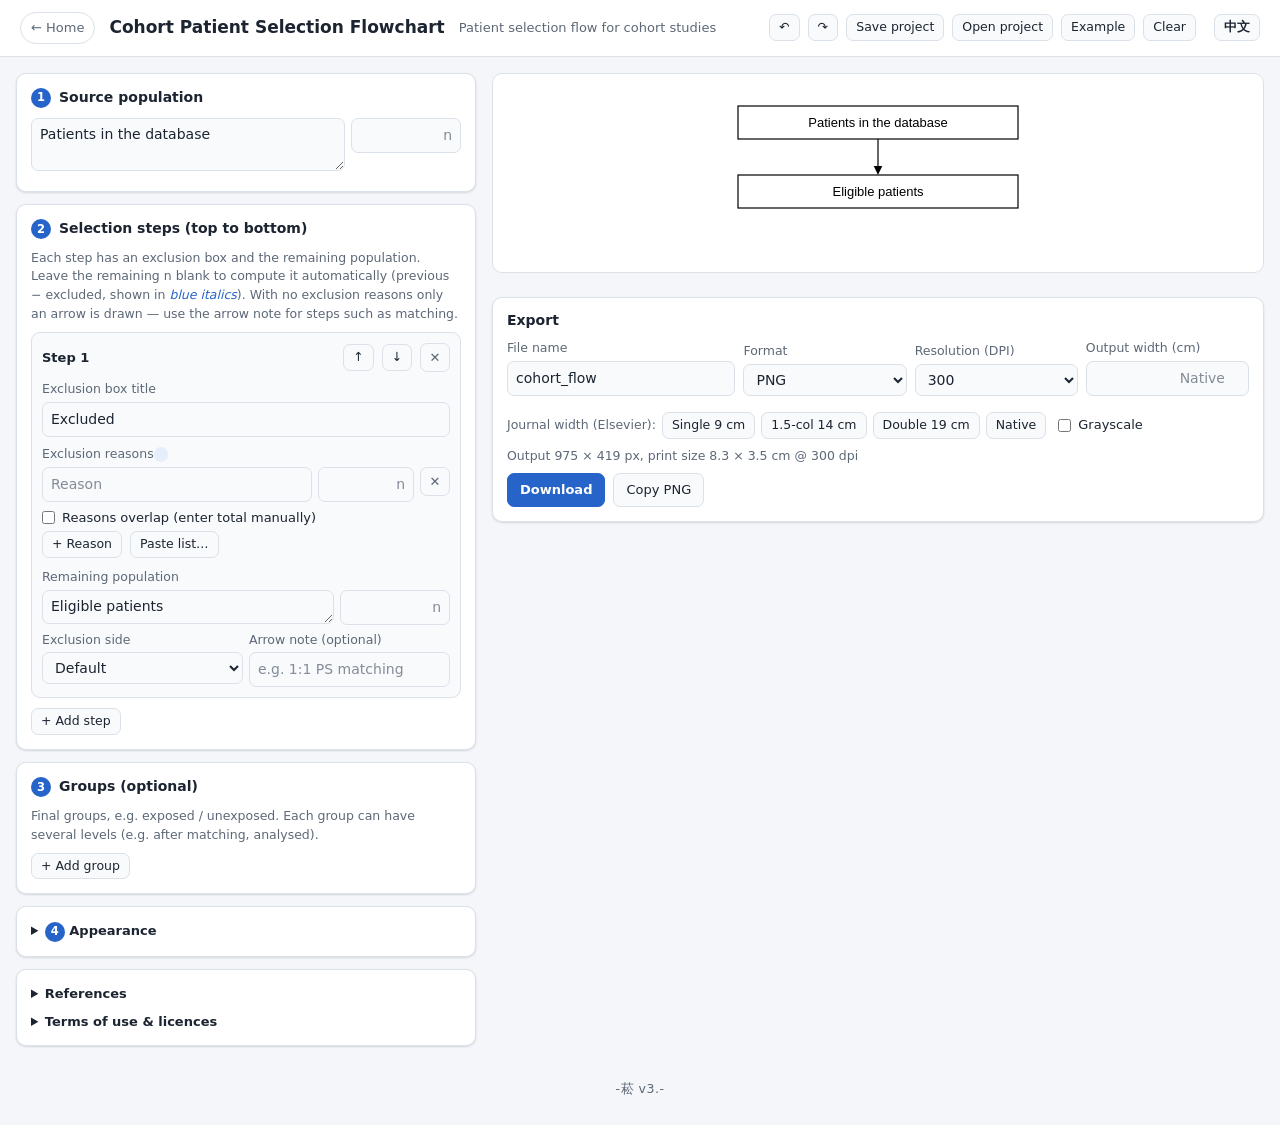
==== cohortflow/index.html @ e9b3aa62 "Research Toolkit: PRISMA, cohort flow, timeline, figure converter, TTE table, RoB 2, ROBINS-I V2 Co-" ====
<!doctype html>
<html lang="zh-Hant">
<head>
<meta charset="utf-8">
<meta name="viewport" content="width=device-width, initial-scale=1">
<title data-en="Cohort Selection Flow">Cohort Selection Flow</title>
<link rel="stylesheet" href="../shared/style.css">
<style>
  .step-opts { display: grid; grid-template-columns: 1fr 1fr; gap: 6px; margin-top: 6px; }
</style>
</head>
<body>
<header class="topbar">
  <a class="back" href="../index.html" data-en="← Home">← 工具首頁</a>
  <h1>Cohort Patient Selection Flowchart</h1>
  <span class="sub" data-en="Patient selection flow for cohort studies">世代研究病人選取流程圖</span>
  <span class="spacer"></span>
  <div class="btns">
    <button class="small" id="btnUndo" title="復原 (Ctrl+Z)" data-en-title="Undo (Ctrl+Z)">↶</button>
    <button class="small" id="btnRedo" title="重做 (Ctrl+Y)" data-en-title="Redo (Ctrl+Y)">↷</button>
    <button class="small" id="btnSaveJson" title="把目前所有輸入與設定下載成 .json 檔，之後可用「開啟設定檔」繼續編輯或分享給共同作者" data-en-title="Download all inputs and settings as a .json file; reopen it later or share it with co-authors" data-en="Save project">儲存設定檔</button>
    <button class="small" id="btnLoadJson" title="開啟先前儲存的 .json 設定檔，還原所有輸入" data-en-title="Open a previously saved .json project file" data-en="Open project">開啟設定檔</button>
    <button class="small" id="btnExample" data-en="Example">範例</button>
    <button class="small" id="btnReset" data-en="Clear">清空</button>
  </div>
</header>

<main class="tool">
  <section id="form">
    <div class="card">
      <h2><span class="step-no">1</span> <span data-en="Source population">起始族群</span></h2>
      <div class="list-row wide" style="grid-template-columns:minmax(0,1fr) 110px">
        <textarea data-k="start.text" rows="2" placeholder="例：Patients in the NHIRD, 2010–2020" data-en-ph="e.g. Patients in the NHIRD, 2010–2020"></textarea>
        <input class="n" data-k="start.n" inputmode="numeric" placeholder="n">
      </div>
    </div>

    <div class="card">
      <h2><span class="step-no">2</span> <span data-en="Selection steps (top to bottom)">篩選步驟（由上往下）</span></h2>
      <p class="hint" data-en="Each step has an exclusion box and the remaining population. Leave the remaining n blank to compute it automatically (previous − excluded, shown in <span style='color:var(--accent);font-style:italic'>blue italics</span>). With no exclusion reasons only an arrow is drawn — use the arrow note for steps such as matching.">每一步有一個排除框與排除後的族群。剩餘人數留空會自動以「上一步 − 排除總數」計算（<span style="color:var(--accent);font-style:italic">藍色斜體</span>）。沒有排除原因時只畫箭頭，可用「箭頭旁說明」標註 matching 等步驟。</p>
      <div id="steps"></div>
      <button class="small" id="addStep" data-en="+ Add step">＋ 新增步驟</button>
    </div>

    <div class="card">
      <h2><span class="step-no">3</span> <span data-en="Groups (optional)">分組（選填）</span></h2>
      <p class="hint" data-en="Final groups, e.g. exposed / unexposed. Each group can have several levels (e.g. after matching, analysed).">最後分成的組別（例如暴露組／對照組）。每組可有多層方框（例如 matching 後、分析族群）。</p>
      <div id="groups"></div>
      <button class="small" id="addGroup" data-en="+ Add group">＋ 新增組別</button>
    </div>

    <div class="card">
      <details>
        <summary><span class="step-no" style="display:inline-grid">4</span> <span data-en="Appearance">外觀：字型、顏色、線條、間距</span></summary>
        <div class="grid3">
          <label class="field"><span data-en="Main box width">主方框寬</span><input type="number" data-k="boxW" min="120" max="600" step="10"></label>
          <label class="field"><span data-en="Exclusion box width">排除框寬</span><input type="number" data-k="exW" min="120" max="600" step="10"></label>
          <label class="field"><span data-en="Group box width">組別方框寬</span><input type="number" data-k="groupW" min="80" max="500" step="10"></label>
        </div>
        <div id="styleFields"></div>
        <div class="grid3">
          <label class="field"><span data-en="Exclusion fill">排除框填色</span><input type="color" data-k="exFill" style="width:100%"></label>
          <label class="field"><span data-en="Group fill">組別填色</span><input type="color" data-k="grpFill" style="width:100%"></label>
          <label class="field"><span data-en="Excl. text size">排除框字級</span><input type="number" data-k="exSize" min="6" max="30" step="0.5"></label>
        </div>
        <div class="grid2">
          <label class="field"><span data-en="n format">n 顯示格式</span><select data-k="nStyle">
            <option value="paren">(n = 1,234)</option><option value="tight">(n=1,234)</option>
            <option value="plain">n = 1,234</option><option value="N">(N = 1,234)</option></select></label>
          <label class="field"><span data-en="n position">n 位置</span><select data-k="nBreak"><option value="1" data-en="New line">另起一行</option><option value="0" data-en="After text">接在文字後</option></select></label>
          <label class="field"><span data-en="Default exclusion side">排除框預設位置</span><select data-k="exSide"><option value="right" data-en="Right">右側</option><option value="left" data-en="Left">左側</option></select></label>
          <label class="field"><span data-en="Bullet symbol">項目符號</span><select data-k="bullet"><option value="• ">•</option><option value="- ">-</option><option value="– ">–</option><option value="" data-en="None">無</option><option value="num" data-en="1. 2. 3.">1. 2. 3.</option></select></label>
        </div>
        <label class="check"><input type="checkbox" data-k="comma"> <span data-en="Thousands separator">數字加千分位逗號</span></label>
        <label class="check"><input type="checkbox" data-k="exTotal"> <span data-en="Show total excluded in exclusion title">排除框標題顯示排除總數</span></label>
        <label class="check"><input type="checkbox" data-k="exTitleBold"> <span data-en="Bold exclusion title">排除框標題粗體</span></label>
        <label class="check"><input type="checkbox" data-k="boldMain"> <span data-en="Bold main box text">主方框文字粗體</span></label>
        <label class="field"><span data-en="Footnote (optional)">註腳（選填）</span><textarea data-k="footnote" rows="2"></textarea></label>
      </details>
    </div>
    <div class="card" id="refs"></div>
  </section>

  <section class="preview-col">
    <div class="paper" id="preview"></div>
    <div class="msgs" id="msgs"></div>
    <div class="card" id="export"></div>
  </section>
</main>

<script src="../shared/common.js"></script>
<script>
const T = RT.t;
const KEY = 'cohort3';
const step = (o) => Object.assign({ exTitle: 'Excluded', reasons: [{ t: '', n: '' }], text: '', n: '', side: 'auto', note: '', overlap: false, total: '' }, o);
const DEF = {
  start: { text: 'Patients in the database', n: '' },
  steps: [step({ text: 'Eligible patients' })],
  groups: [],
  boxW: 280, exW: 280, groupW: 220, exFill: '#FFFFFF', grpFill: '#FFFFFF', exSize: 13,
  nStyle: 'paren', exSide: 'right', nBreak: '1', bullet: '• ',
  comma: true, exTotal: true, exTitleBold: false, boldMain: false, footnote: '',
  st: { ...RT.STYLE_DEF, gapY: 36, gapX: 32 },
};
const EXAMPLE = {
  start: { text: 'Patients with type 2 diabetes in the NHIRD, 2010–2020', n: '1245678' },
  steps: [
    step({ reasons: [{ t: 'Age < 20 years', n: '12034' }, { t: 'Missing sex or birth date', n: '856' }, { t: 'Follow-up < 180 days', n: '41320' }], text: 'Adults with T2D' }),
    step({ reasons: [{ t: 'Prior cancer diagnosis', n: '98211' }, { t: 'Dialysis before index date', n: '15403' }, { t: 'Used both drug A and drug B at index', n: '2317' }], text: 'New users of drug A or drug B' }),
  ],
  groups: [
    { boxes: [{ text: 'Drug A users', n: '612880' }, { text: 'After 1:1 propensity score matching', n: '301226' }] },
    { boxes: [{ text: 'Drug B users', n: '462657' }, { text: 'After 1:1 propensity score matching', n: '301226' }] },
  ],
};
let S = RT.load(KEY, DEF);

/* ---------------- form ---------------- */
const form = document.getElementById('form');
document.getElementById('styleFields').innerHTML = RT.styleFieldsHTML();
document.getElementById('refs').innerHTML = RT.refsHTML([RT.REFS.strobe, RT.REFS.record, RT.REFS.libs], [T('重疊的排除原因：若勾選「原因可重疊」，圖中各原因人數加總可能大於排除總數，建議在註腳說明「participants could meet more than one exclusion criterion」。', 'Overlapping exclusion reasons: when ticked, reason counts may add up to more than the total excluded — state in a footnote that participants could meet more than one criterion.')]);
function syncInputs() { RT.syncForm(form, S); renderSteps(); renderGroups(); }
RT.bindForm(form, () => S, () => update());
const move = (arr, i, d) => { const j = i + d; if (j < 0 || j >= arr.length) return; [arr[i], arr[j]] = [arr[j], arr[i]]; };

function renderSteps() {
  const host = document.getElementById('steps');
  host.innerHTML = '';
  S.steps.forEach((st, si) => {
    const blk = RT.h(`<div class="block">
      <div class="block-head"><b>${T('步驟', 'Step')} ${si + 1}</b><span class="spacer"></span>
        <button class="small" data-a="up" title="${T('上移', 'Move up')}">↑</button><button class="small" data-a="down" title="${T('下移', 'Move down')}">↓</button>
        <button class="icon" data-a="del" title="${T('刪除步驟', 'Delete step')}">✕</button></div>
      <label class="field"><span>${T('排除框標題', 'Exclusion box title')}</span><input data-f="exTitle"></label>
      <div class="lbl">${T('排除原因', 'Exclusion reasons')} <span class="pill rs-sum"></span></div><div class="rs"></div>
      <label class="check" style="margin:4px 0" title="${T('預設各原因互斥（依序套用，每人只算一次），排除總數＝各原因加總。若一人可同時符合多個原因，請勾選並手動填排除總數。', 'By default reasons are mutually exclusive (applied in sequence, each person counted once) so the total is their sum. If a person can meet several reasons, tick this and enter the total.')}"><input type="checkbox" data-f="overlap"> ${T('原因可重疊（手動填排除總數）', 'Reasons overlap (enter total manually)')}</label>
      <label class="field ov-total"><span>${T('排除總數（不重複人數）', 'Total excluded (unique persons)')}</span><input class="n" data-f="total" inputmode="numeric"></label>
      <div class="btns"><button class="small" data-a="addR">${T('＋ 排除原因', '+ Reason')}</button><button class="small" data-a="paste">${T('批次貼上…', 'Paste list…')}</button></div>
      <div class="lbl" style="margin-top:10px">${T('排除後族群', 'Remaining population')}</div>
      <div class="list-row wide" style="grid-template-columns:minmax(0,1fr) 110px">
        <textarea data-f="text" rows="1" placeholder="${T('例：Eligible patients', 'e.g. Eligible patients')}"></textarea><input class="n" data-f="n" inputmode="numeric"></div>
      <div class="step-opts">
        <label><span class="lbl">${T('排除框位置', 'Exclusion side')}</span><select data-f="side">
          <option value="auto">${T('預設', 'Default')}</option><option value="right">${T('右側', 'Right')}</option><option value="left">${T('左側', 'Left')}</option></select></label>
        <label><span class="lbl">${T('箭頭旁說明（選填）', 'Arrow note (optional)')}</span><input data-f="note" placeholder="${T('例：1:1 PS matching', 'e.g. 1:1 PS matching')}"></label>
      </div>
    </div>`);
    const ovTotal = blk.querySelector('.ov-total');
    blk.querySelectorAll('[data-f]').forEach((el) => {
      if (el.type === 'checkbox') el.checked = !!st[el.dataset.f]; else el.value = st[el.dataset.f] ?? '';
      el.oninput = () => {
        st[el.dataset.f] = el.type === 'checkbox' ? el.checked : el.value;
        ovTotal.hidden = !st.overlap;
        update();
      };
    });
    ovTotal.hidden = !st.overlap;
    blk.querySelector('[data-f="n"]').dataset.step = si;
    const rs = blk.querySelector('.rs');
    st.reasons.forEach((r, ri) => {
      const row = RT.h(`<div class="list-row"><input placeholder="${T('排除原因', 'Reason')}"><input class="n" inputmode="numeric" placeholder="n"><button class="icon" title="${T('刪除', 'Delete')}">✕</button></div>`);
      const [t, n, del] = row.children;
      t.value = r.t; n.value = r.n;
      t.oninput = () => { r.t = t.value; update(); };
      n.oninput = () => { r.n = n.value; update(); };
      n.onkeydown = (e) => {
        if (e.key !== 'Enter') return;
        e.preventDefault();
        if (ri === st.reasons.length - 1) { st.reasons.push({ t: '', n: '' }); renderSteps(); update(); focusReason(si, ri + 1); }
        else rs.children[ri + 1].querySelector('input').focus();
      };
      del.onclick = () => { st.reasons.splice(ri, 1); renderSteps(); update(); };
      rs.appendChild(row);
    });
    blk.querySelector('.block-head').onclick = (e) => {
      const a = e.target.dataset.a;
      if (a === 'up') move(S.steps, si, -1);
      else if (a === 'down') move(S.steps, si, 1);
      else if (a === 'del') S.steps.splice(si, 1);
      else return;
      renderSteps(); update();
    };
    blk.querySelector('[data-a="addR"]').onclick = () => { st.reasons.push({ t: '', n: '' }); renderSteps(); update(); focusReason(si, st.reasons.length - 1); };
    blk.querySelector('[data-a="paste"]').onclick = async () => {
      const txt = await RT.promptText(T('批次貼上排除原因', 'Paste exclusion reasons'),
        T('每行一項：<code>原因[Tab 或 , 或 :]人數</code>，可直接從 Excel 複製兩欄貼上。會取代此步驟的清單。', 'One per line: <code>reason[Tab , or :]n</code> — copy two columns from Excel. Replaces this step’s list.'),
        st.reasons.filter((r) => r.t || r.n).map((r) => `${r.t}\t${r.n}`).join('\n'));
      if (txt === null) return;
      st.reasons = RT.parsePairs(txt);
      if (!st.reasons.length) st.reasons = [{ t: '', n: '' }];
      renderSteps(); update();
    };
    host.appendChild(blk);
  });
}
function focusReason(si, ri) { const b = document.querySelectorAll('#steps .block')[si]; b?.querySelectorAll('.rs .list-row')[ri]?.querySelector('input')?.focus(); }
function renderGroups() {
  const host = document.getElementById('groups');
  host.innerHTML = '';
  S.groups.forEach((g, gi) => {
    const blk = RT.h(`<div class="block"><div class="block-head"><b>${T('組別', 'Group')} ${gi + 1}</b><span class="spacer"></span>
      <button class="small" data-a="up" title="${T('左移', 'Move left')}">←</button><button class="small" data-a="down" title="${T('右移', 'Move right')}">→</button>
      <button class="icon" data-a="del" title="${T('刪除組別', 'Delete group')}">✕</button></div><div class="bx"></div>
      <button class="small" data-a="addB">${T('＋ 下一層方框', '+ Next level box')}</button></div>`);
    const bx = blk.querySelector('.bx');
    g.boxes.forEach((b, bi) => {
      const row = RT.h(`<div class="list-row"><textarea rows="1" placeholder="${bi === 0 ? T('例：Exposed group', 'e.g. Exposed group') : T('例：After matching', 'e.g. After matching')}"></textarea><input class="n" inputmode="numeric" placeholder="n"><button class="icon" title="${T('刪除', 'Delete')}">✕</button></div>`);
      const [t, n, del] = row.children;
      t.value = b.text; n.value = b.n;
      t.oninput = () => { b.text = t.value; update(); };
      n.oninput = () => { b.n = n.value; update(); };
      del.onclick = () => { g.boxes.splice(bi, 1); if (!g.boxes.length) S.groups.splice(gi, 1); renderGroups(); update(); };
      bx.appendChild(row);
    });
    blk.querySelector('.block-head').onclick = (e) => {
      const a = e.target.dataset.a;
      if (a === 'up') move(S.groups, gi, -1);
      else if (a === 'down') move(S.groups, gi, 1);
      else if (a === 'del') S.groups.splice(gi, 1);
      else return;
      renderGroups(); update();
    };
    blk.querySelector('[data-a="addB"]').onclick = () => { g.boxes.push({ text: '', n: '' }); renderGroups(); update(); };
    host.appendChild(blk);
  });
}
document.getElementById('addStep').onclick = () => { S.steps.push(step()); renderSteps(); update(); };
document.getElementById('addGroup').onclick = () => { S.groups.push({ boxes: [{ text: 'Group ' + String.fromCharCode(65 + S.groups.length), n: '' }] }); renderGroups(); update(); };

/* ---------------- numbers ---------------- */
const N = RT.num;
function computeN() {
  const out = [];
  let prev = N(S.start.n);
  S.steps.forEach((st) => {
    const active = st.reasons.filter((r) => r.t || r.n);
    const reasonSum = active.length ? RT.sum(active.map((r) => r.n)) : 0;
    // overlapping (non-mutually-exclusive) reasons: the total excluded is entered separately
    const total = st.overlap ? N(st.total) : reasonSum;
    let n = N(st.n), auto = false;
    const derived = prev !== null && total !== null ? prev - total : null;
    if (n === null && derived !== null) { n = derived; auto = true; }
    out.push({ n, auto, total, reasonSum, prev, derived, hasReasons: active.length > 0 });
    prev = n;
  });
  return out;
}

/* ---------------- drawing ---------------- */
function build(calc) {
  const st = RT.applyStyle(S.st);
  const fs = Number(st.fontSize) || 13, W = Number(S.boxW) || 280, EW = Number(S.exW) || 280, GW = Number(S.groupW) || 220;
  const nt = (v) => RT.nText(v, { style: S.nStyle, comma: S.comma });
  const base = { size: fs, stroke: st.boxStroke, sw: Number(st.boxSW), radius: Number(st.radius), pad: Number(st.pad), lh: Number(st.lh), color: st.textColor };
  const mainO = { ...base, fill: st.boxFill };
  const exO = { ...base, fill: S.exFill, align: 'left', size: Number(S.exSize) || fs };
  const grpO = { ...base, fill: S.grpFill };
  const ao = { color: st.lineColor, sw: Number(st.lineW), head: Number(st.headSize) };
  const hgap = Number(st.gapX) || 32, vpad = Math.round(fs * 1.1), baseGap = Number(st.gapY) || 36;
  const mainItems = (text, n) => {
    const hasN = n !== null && n !== undefined && String(n).trim() !== '';
    const txt = String(text || '').trim();
    if (!hasN) return [{ text: txt, bold: S.boldMain }];
    if (S.nBreak === '0') return [{ text: (txt ? txt + ' ' : '') + nt(n), bold: S.boldMain }];
    return [txt ? { text: txt, bold: S.boldMain } : null, { text: nt(n) }];
  };
  RT.beginScene();
  let body = '';
  let minX = -W / 2, maxX = W / 2, y = 0;
  const b0 = RT.box(mainItems(S.start.text, S.start.n), W, mainO);
  body += RT.drawBox(b0, -W / 2, y);
  y += b0.h;

  S.steps.forEach((stp, i) => {
    const c = calc[i];
    const active = stp.reasons.filter((rr) => rr.t || rr.n);
    const esz = exO.size;
    let ex = null;
    if (active.length) {
      const title = (stp.exTitle || '').trim();
      const items = [];
      if (title) items.push({ text: S.exTotal && c.total !== null ? `${title} ${nt(c.total)}` : title, bold: S.exTitleBold });
      active.forEach((rr, k) => {
        const bullet = S.bullet === 'num' ? `${k + 1}. ` : S.bullet;
        const hang = bullet ? RT.textWidth(bullet, esz) : 0;
        items.push({ text: `${bullet}${rr.t}${String(rr.n).trim() !== '' ? ' ' + nt(rr.n) : ''}`, indent: title ? Math.round(esz * 0.4) : 0, hang });
      });
      ex = RT.box(items, EW, exO);
    }
    const note = (stp.note || '').trim();
    const noteBox = note ? RT.box([{ text: note, italic: true }], Math.max(EW, 160), { ...exO, fill: 'none', stroke: 'none', pad: 0, padX: 0 }) : null;
    let gap = baseGap;
    if (ex) gap = Math.max(gap, ex.h + 2 * vpad);
    if (noteBox) gap = Math.max(gap, noteBox.h + 2 * vpad);
    const nb = RT.box(mainItems(stp.text, c.n), W, mainO);
    body += RT.arrow([[0, y], [0, y + gap]], ao);
    const side = stp.side === 'auto' || !stp.side ? S.exSide : stp.side;
    const my = y + gap / 2;
    if (ex) {
      if (side === 'left') {
        const ex0 = -W / 2 - hgap - EW;
        body += RT.arrow([[0, my], [ex0 + EW, my]], ao);
        body += RT.drawBox(ex, ex0, my - ex.h / 2);
        minX = Math.min(minX, ex0);
      } else {
        const ex0 = W / 2 + hgap;
        body += RT.arrow([[0, my], [ex0, my]], ao);
        body += RT.drawBox(ex, ex0, my - ex.h / 2);
        maxX = Math.max(maxX, ex0 + EW);
      }
    }
    if (noteBox) {
      // note sits on the side opposite the exclusion box (or right when there is none)
      const onLeft = ex ? side !== 'left' : false;
      const nx = onLeft ? -noteBox.w - 10 : 10;
      body += RT.drawBox(noteBox, nx, my - noteBox.h / 2);
      if (onLeft) minX = Math.min(minX, nx); else maxX = Math.max(maxX, nx + noteBox.w);
    }
    y += gap;
    body += RT.drawBox(nb, -W / 2, y);
    y += nb.h;
  });

  const G = S.groups.filter((g) => g.boxes.length);
  if (G.length) {
    const gg = Math.round(fs * 1.8);
    const total = G.length * GW + (G.length - 1) * gg;
    const xs = G.map((_, i) => -total / 2 + i * (GW + gg));
    const levels = Math.max(...G.map((g) => g.boxes.length));
    if (G.length === 1) body += RT.arrow([[0, y], [0, y + baseGap]], ao);
    else {
      const barY = y + baseGap * 0.45;
      body += RT.line([[0, y], [0, barY]], ao);
      body += RT.line([[xs[0] + GW / 2, barY], [xs[xs.length - 1] + GW / 2, barY]], ao);
      xs.forEach((x) => (body += RT.arrow([[x + GW / 2, barY], [x + GW / 2, y + baseGap]], ao)));
    }
    y += baseGap;
    for (let lv = 0; lv < levels; lv++) {
      const boxes = G.map((g) => (g.boxes[lv] ? RT.box(mainItems(g.boxes[lv].text, g.boxes[lv].n), GW, grpO) : null));
      const h = Math.max(...boxes.filter(Boolean).map((b) => b.h));
      if (lv > 0) G.forEach((g, i) => { if (boxes[i]) body += RT.arrow([[xs[i] + GW / 2, y - baseGap], [xs[i] + GW / 2, y]], ao); });
      boxes.forEach((b, i) => { if (b) body += RT.drawBox(b, xs[i], y, h); });
      y += h + baseGap;
    }
    y -= baseGap;
    minX = Math.min(minX, xs[0]);
    maxX = Math.max(maxX, xs[xs.length - 1] + GW);
  }
  const M = 16;
  RT.shiftScene(0, M - minX, M);
  const width = maxX - minX + 2 * M;
  let foot = '';
  if (S.footnote && S.footnote.trim()) {
    const fb = RT.box([{ text: S.footnote }], width - 2 * M, { size: fs - 1, align: 'left', stroke: 'none', fill: 'none', pad: 0, padX: 0, lh: Number(st.lh), color: st.textColor });
    foot = RT.drawBox(fb, M, y + M + fs);
    y += fs + fb.h;
  }
  return RT.figure(width, y + 2 * M, `<g transform="translate(${RT.f(M - minX)},${M})">${body}</g>` + foot);
}

function checks(calc) {
  const msgs = [];
  const fmt = (v) => RT.fmtNum(v);
  calc.forEach((c, i) => {
    const st = S.steps[i];
    const nIn = document.querySelector(`input[data-step="${i}"]`);
    const bad = c.hasReasons && !c.auto && c.n !== null && c.derived !== null && c.derived !== c.n;
    if (bad) msgs.push(T(`步驟 ${i + 1}：${fmt(c.prev)} − ${fmt(c.total)} = ${fmt(c.derived)}，但剩餘人數填 ${fmt(c.n)}`, `Step ${i + 1}: ${fmt(c.prev)} − ${fmt(c.total)} = ${fmt(c.derived)}, but remaining n is ${fmt(c.n)}`));
    if (c.n !== null && c.n < 0) msgs.push(T(`步驟 ${i + 1}：剩餘人數為負值`, `Step ${i + 1}: remaining n is negative`));
    if (nIn) {
      nIn.classList.toggle('bad', bad || (c.n !== null && c.n < 0));
      nIn.classList.toggle('auto', c.auto);
      nIn.placeholder = c.auto ? T('自動 ', 'Auto ') + fmt(c.n) : 'n';
    }
    const sumEl = document.querySelectorAll('#steps .rs-sum')[i];
    if (sumEl) sumEl.textContent = c.total !== null && c.total > 0 ? T('合計 ', 'Total ') + fmt(c.total) : '';
    if (st.overlap && c.total === null) msgs.push(T(`步驟 ${i + 1}：勾選了原因可重疊，請填排除總數`, `Step ${i + 1}: reasons overlap — enter the total excluded`));
    if (st.overlap && c.total !== null && c.reasonSum !== null && c.reasonSum < c.total) msgs.push(T(`步驟 ${i + 1}：各原因加總 ${fmt(c.reasonSum)} 小於排除總數 ${fmt(c.total)}，重疊時加總應 ≥ 總數`, `Step ${i + 1}: reasons sum to ${fmt(c.reasonSum)}, less than the total ${fmt(c.total)} — with overlap the sum should be ≥ the total`));
    if (st.reasons.some((r) => r.t && String(r.n).trim() === '')) msgs.push(T(`步驟 ${i + 1}：有排除原因未填人數`, `Step ${i + 1}: a reason has no n`));
  });
  const G = S.groups.filter((g) => g.boxes.length);
  const last = calc.length ? calc[calc.length - 1].n : N(S.start.n);
  if (G.length > 1 && last !== null) {
    const s = RT.sum(G.map((g) => g.boxes[0].n));
    if (s !== null && s !== last) msgs.push(T(`各組第一層人數加總 ${fmt(s)} ≠ 最後族群 ${fmt(last)}`, `Sum of groups ${fmt(s)} ≠ final population ${fmt(last)}`));
  }
  document.getElementById('msgs').innerHTML = msgs.map((m) => `<div class="msg">⚠ ${RT.esc(m)}</div>`).join('');
}

let fig;
const preview = document.getElementById('preview');
const exporter = RT.exportPanel(document.getElementById('export'), () => fig, 'cohort_flow');
const hist = RT.history(() => S, (s) => { S = s; syncInputs(); render(); });
function render() {
  const calc = computeN();
  try { fig = build(calc); preview.innerHTML = fig.svg; }
  catch (e) { console.error(e); preview.innerHTML = `<div class="msg">⚠ ${RT.esc(e.message)}</div>`; }
  checks(calc);
  exporter.refresh();
  RT.save(KEY, S);
}
const update = RT.debounce(() => { render(); hist.push(); }, 60);

document.getElementById('btnUndo').onclick = hist.undo;
document.getElementById('btnRedo').onclick = hist.redo;
document.getElementById('btnExample').onclick = () => { Object.assign(S, structuredClone(EXAMPLE)); syncInputs(); update(); RT.toast(T('已載入範例（虛構數據，僅供示範）', 'Example loaded (fictional numbers, for illustration only)')); };
document.getElementById('btnReset').onclick = () => { const d = structuredClone(DEF); S.start = d.start; S.steps = d.steps; S.groups = d.groups; syncInputs(); update(); RT.toast(T('已清空內容，外觀設定保留（按 ↶ 可復原）', 'Content cleared, appearance kept (↶ to undo)')); };
document.getElementById('btnSaveJson').onclick = () => RT.downloadJSON(S, 'cohort_flow.json');
document.getElementById('btnLoadJson').onclick = async () => { try { S = RT.merge(DEF, await RT.pickJSON()); syncInputs(); update(); } catch (e) { RT.toast(T('讀取失敗：', 'Could not open file: ') + e.message, 6000); } };

syncInputs();
render();
hist.push();
</script>
</body>
</html>
---- shared/style.css ----
/* Research Toolkit — shared styles */
:root {
  --bg: #f4f6f9;
  --panel: #ffffff;
  --panel-2: #f8fafc;
  --text: #1b2430;
  --muted: #5d6877;
  --border: #dbe1e8;
  --accent: #2764c9;
  --accent-hover: #1f55ad;
  --accent-weak: #e7eefb;
  --danger: #c23b3b;
  --warn-bg: #fff7e6;
  --warn-text: #8a5a00;
  --ok-bg: #eaf7ef;
  --ok-text: #1f6b3d;
  --shadow: 0 1px 2px rgba(16, 24, 40, .06), 0 1px 3px rgba(16, 24, 40, .08);
  --radius: 10px;
  color-scheme: light;
}
@media (prefers-color-scheme: dark) {
  :root:not([data-theme="light"]) {
    --bg: #12161c;
    --panel: #1b2129;
    --panel-2: #222a33;
    --text: #e4e9ef;
    --muted: #9aa6b4;
    --border: #313b47;
    --accent: #6b9dff;
    --accent-hover: #8ab2ff;
    --accent-weak: #1f2d45;
    --danger: #ff7b7b;
    --warn-bg: #3a2e14;
    --warn-text: #f2c66d;
    --ok-bg: #173323;
    --ok-text: #86d9a5;
    --shadow: 0 1px 2px rgba(0, 0, 0, .4);
    color-scheme: dark;
  }
}
:root[data-theme="dark"] {
  --bg: #12161c; --panel: #1b2129; --panel-2: #222a33; --text: #e4e9ef; --muted: #9aa6b4;
  --border: #313b47; --accent: #6b9dff; --accent-hover: #8ab2ff; --accent-weak: #1f2d45;
  --danger: #ff7b7b; --warn-bg: #3a2e14; --warn-text: #f2c66d; --ok-bg: #173323; --ok-text: #86d9a5;
  --shadow: 0 1px 2px rgba(0, 0, 0, .4); color-scheme: dark;
}

* { box-sizing: border-box; }
[hidden] { display: none !important; }
html, body { margin: 0; }
body {
  background: var(--bg);
  color: var(--text);
  font: 14px/1.5 system-ui, -apple-system, "Segoe UI", "Microsoft JhengHei", "PingFang TC", "Noto Sans TC", sans-serif;
}
a { color: var(--accent); }
h1, h2, h3 { line-height: 1.25; margin: 0; }

/* Top bar */
.topbar {
  display: flex; align-items: center; gap: 14px; flex-wrap: wrap;
  padding: 12px 20px; background: var(--panel); border-bottom: 1px solid var(--border);
  position: sticky; top: 0; z-index: 20;
}
.topbar h1 { font-size: 17px; font-weight: 650; }
.topbar .sub { color: var(--muted); font-size: 13px; }
.topbar .back { text-decoration: none; font-size: 13px; padding: 5px 10px; border: 1px solid var(--border); border-radius: 999px; color: var(--muted); }
.topbar .back:hover { color: var(--accent); border-color: var(--accent); }
.topbar .spacer { flex: 1; }

/* Tool layout */
.tool {
  display: grid; grid-template-columns: minmax(340px, 460px) minmax(0, 1fr);
  gap: 16px; padding: 16px; max-width: 1800px; margin: 0 auto;
}
@media (max-width: 960px) { .tool { grid-template-columns: minmax(0, 1fr); padding: 12px 16px; } }
.preview-col { position: sticky; top: 70px; align-self: start; display: flex; flex-direction: column; gap: 12px; min-width: 0; }
@media (max-width: 960px) { .preview-col { position: static; } }

.card {
  background: var(--panel); border: 1px solid var(--border); border-radius: var(--radius);
  box-shadow: var(--shadow); padding: 14px;
}
.card > h2, .card > h3 { font-size: 14px; font-weight: 650; margin-bottom: 10px; display: flex; align-items: center; gap: 8px; }
.card + .card { margin-top: 12px; }
.hint { color: var(--muted); font-size: 12.5px; margin: 4px 0 8px; }

/* Paper preview (always white — this is the figure) */
.paper {
  background: #fff; border: 1px solid var(--border); border-radius: var(--radius);
  padding: 16px; overflow: auto; max-height: calc(100vh - 250px); min-height: 200px;
  display: flex; justify-content: center; align-items: flex-start;
}
.paper svg { max-width: 100%; height: auto; display: block; }
.paper.zoom-actual svg { max-width: none; }

/* Form controls */
label { display: block; }
.field { margin-bottom: 8px; }
.field > span, .lbl { display: block; font-size: 12.5px; color: var(--muted); margin-bottom: 3px; }
input[type="text"], input[type="number"], input:not([type]), select, textarea {
  width: 100%; font: inherit; color: var(--text); background: var(--panel-2);
  border: 1px solid var(--border); border-radius: 7px; padding: 6px 8px; min-width: 0;
}
textarea { resize: vertical; min-height: 34px; line-height: 1.4; }
input:focus, select:focus, textarea:focus { outline: 2px solid var(--accent); outline-offset: -1px; border-color: transparent; }
input[type="number"], input.n { text-align: right; font-variant-numeric: tabular-nums; }
code { font-size: .92em; background: var(--accent-weak); padding: 0 4px; border-radius: 4px; }
input[type="color"] { width: 36px; height: 30px; padding: 0 2px; border: 1px solid var(--border); border-radius: 6px; background: var(--panel-2); cursor: pointer; }
input::placeholder, textarea::placeholder { color: var(--muted); opacity: .75; }

.grid2 { display: grid; grid-template-columns: 1fr 1fr; gap: 8px; }
.grid3 { display: grid; grid-template-columns: 1fr 1fr 1fr; gap: 8px; }
.nrow { display: grid; grid-template-columns: minmax(0, 1fr) 110px; gap: 8px; align-items: center; margin-bottom: 6px; }
.nrow > span { font-size: 13px; }
.check { display: flex; align-items: center; gap: 7px; font-size: 13px; margin: 6px 0; cursor: pointer; }
.check input { margin: 0; }

/* Dynamic list rows */
.list-row { display: grid; grid-template-columns: minmax(0, 1fr) 96px 30px; gap: 6px; align-items: start; margin-bottom: 6px; }
.list-row.wide { grid-template-columns: minmax(0, 1fr) 30px; }

/* Buttons */
button, .btn {
  font: inherit; font-size: 13px; cursor: pointer; border-radius: 7px; padding: 6px 12px;
  border: 1px solid var(--border); background: var(--panel-2); color: var(--text);
  display: inline-flex; align-items: center; gap: 6px; text-decoration: none; white-space: nowrap;
}
button:hover, .btn:hover { border-color: var(--accent); color: var(--accent); }
button.primary { background: var(--accent); border-color: var(--accent); color: #fff; font-weight: 600; }
button.primary:hover { background: var(--accent-hover); color: #fff; }
button.icon { padding: 4px 0; width: 30px; justify-content: center; color: var(--muted); }
button.icon:hover { color: var(--danger); border-color: var(--danger); }
button.small { padding: 3px 9px; font-size: 12.5px; }
button:disabled { opacity: .5; cursor: not-allowed; }
.btns { display: flex; gap: 8px; flex-wrap: wrap; align-items: center; }

/* Sub-blocks (steps, groups) */
.block { border: 1px solid var(--border); border-radius: 9px; padding: 10px; margin-bottom: 10px; background: var(--panel-2); }
.block-head { display: flex; align-items: center; gap: 8px; margin-bottom: 8px; }
.block-head b { font-size: 13px; }
.block-head .spacer { flex: 1; }
.block .block { background: var(--panel); }

/* Export bar */
.export { display: grid; grid-template-columns: minmax(120px, 1.4fr) 1fr 1fr 1fr; gap: 8px; align-items: end; }
@media (max-width: 640px) { .export { grid-template-columns: 1fr 1fr; } }
.export .btns { grid-column: 1 / -1; }
.export-info { font-size: 12.5px; color: var(--muted); grid-column: 1 / -1; }

/* Messages */
.msgs { display: flex; flex-direction: column; gap: 6px; }
.msg { font-size: 12.5px; padding: 7px 10px; border-radius: 7px; background: var(--warn-bg); color: var(--warn-text); }
.msg.ok { background: var(--ok-bg); color: var(--ok-text); }

.pill { font-size: 11px; font-weight: 600; padding: 1px 7px; border-radius: 999px; background: var(--accent-weak); color: var(--accent); }
details > summary { cursor: pointer; font-weight: 600; font-size: 13px; }
details[open] > summary { margin-bottom: 8px; }
.toast {
  position: fixed; bottom: 18px; left: 50%; transform: translateX(-50%);
  background: #1b2430; color: #fff; padding: 8px 14px; border-radius: 8px; font-size: 13px;
  opacity: 0; transition: opacity .2s; pointer-events: none; z-index: 100;
}
.toast.show { opacity: 1; }

/* Invalid / auto-computed fields */
input.bad { border-color: var(--danger); outline: 1.5px solid var(--danger); outline-offset: -1px; }
input.auto::placeholder { color: var(--accent); opacity: 1; font-style: italic; }
.step-no { display: inline-grid; place-items: center; width: 20px; height: 20px; border-radius: 50%; background: var(--accent); color: #fff; font-size: 11.5px; font-weight: 700; flex: none; }
.sub-h { font-size: 12.5px; font-weight: 600; color: var(--muted); margin: 12px 0 6px; }

/* Modal */
.modal-back { position: fixed; inset: 0; background: rgba(10, 14, 20, .45); display: grid; place-items: center; z-index: 200; padding: 16px; }
.modal { width: min(560px, 100%); }
.modal h3 { font-size: 15px; margin-bottom: 4px; }

/* References + footer */
.refs { font-size: 12.5px; color: var(--muted); }
.refs summary { color: var(--text); }
.refs ol { margin: 6px 0 0; padding-left: 20px; display: flex; flex-direction: column; gap: 5px; }
.site-foot { text-align: center; color: var(--muted); font-size: 12.5px; padding: 18px 16px 26px; letter-spacing: .04em; }
.lang-toggle { margin-left: 4px; font-weight: 600; }
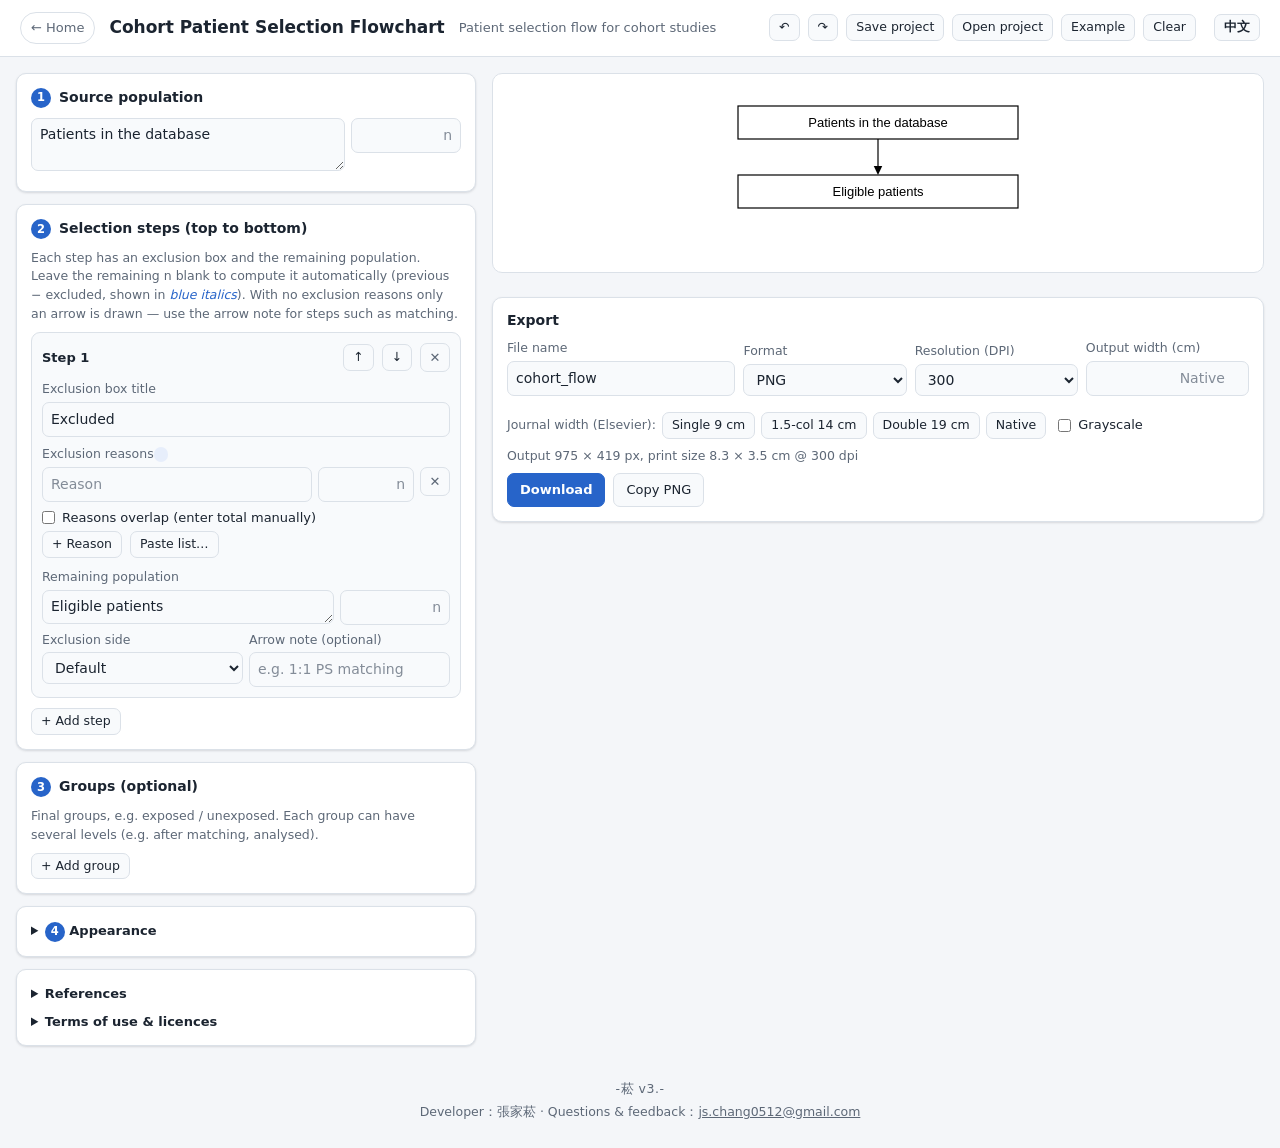
==== commit 20e7a176: "Cache-bust shared assets so updates appear immediately Co-Authored-By: Claude Opus 5.5 <noreply@anth" ====
--- a/cohortflow/index.html
+++ b/cohortflow/index.html
@@ -4,7 +4,7 @@
 <meta charset="utf-8">
 <meta name="viewport" content="width=device-width, initial-scale=1">
 <title data-en="Cohort Selection Flow">Cohort Selection Flow</title>
-<link rel="stylesheet" href="../shared/style.css">
+<link rel="stylesheet" href="../shared/style.css?v=20260930a">
 <style>
   .step-opts { display: grid; grid-template-columns: 1fr 1fr; gap: 6px; margin-top: 6px; }
 </style>
@@ -88,7 +88,7 @@
   </section>
 </main>
 
-<script src="../shared/common.js"></script>
+<script src="../shared/common.js?v=20260930a"></script>
 <script>
 const T = RT.t;
 const KEY = 'cohort3';
--- a/shared/style.css
+++ b/shared/style.css
@@ -180,3 +180,10 @@
 .refs ol { margin: 6px 0 0; padding-left: 20px; display: flex; flex-direction: column; gap: 5px; }
 .site-foot { text-align: center; color: var(--muted); font-size: 12.5px; padding: 18px 16px 26px; letter-spacing: .04em; }
 .lang-toggle { margin-left: 4px; font-weight: 600; }
+.site-foot .dev-line { margin-top: 4px; letter-spacing: 0; }
+.site-foot a { color: var(--muted); }
+.site-foot a:hover { color: var(--accent); }
+.dev-card { display: flex; gap: 14px; align-items: center; flex-wrap: wrap; }
+.dev-card .avatar { width: 44px; height: 44px; border-radius: 50%; background: var(--accent-weak); color: var(--accent); display: grid; place-items: center; font-weight: 700; font-size: 18px; flex: none; }
+.dev-card .who { font-weight: 650; font-size: 15px; }
+.dev-card .how { color: var(--muted); font-size: 13px; }
